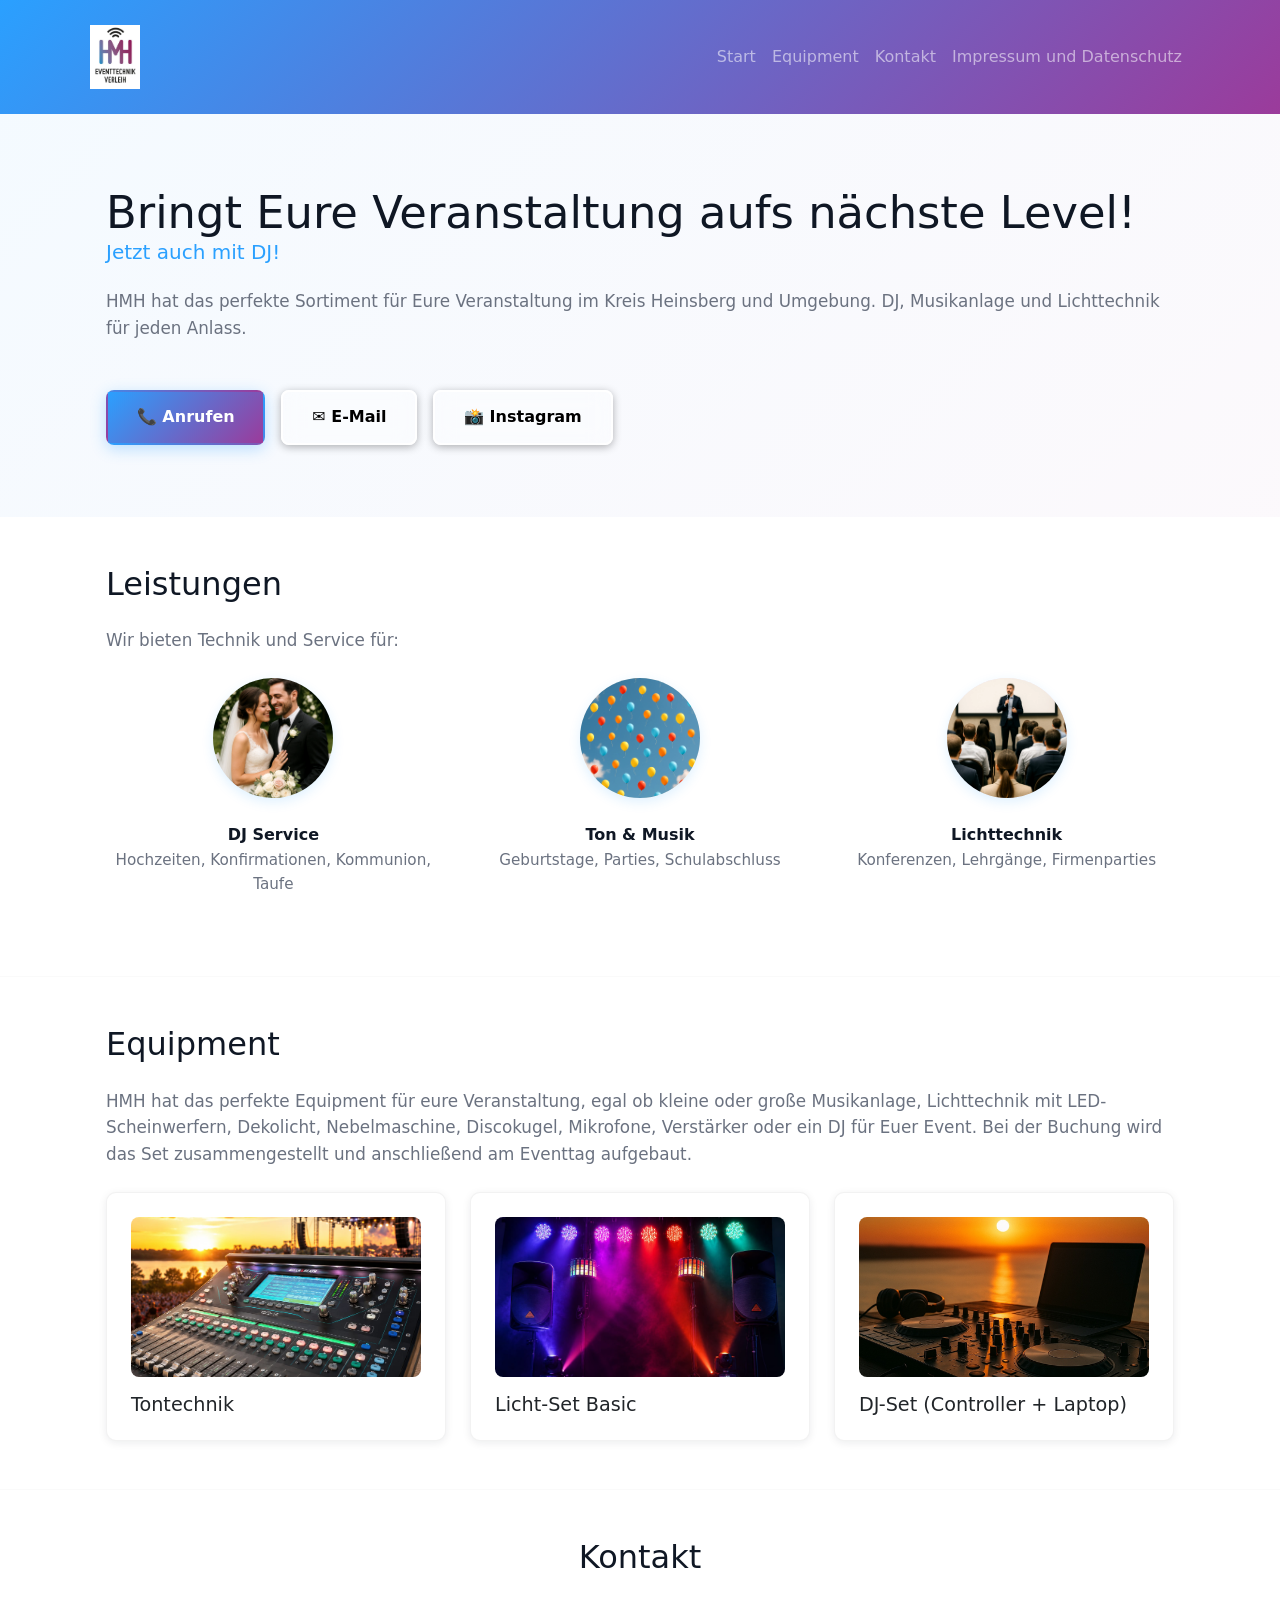
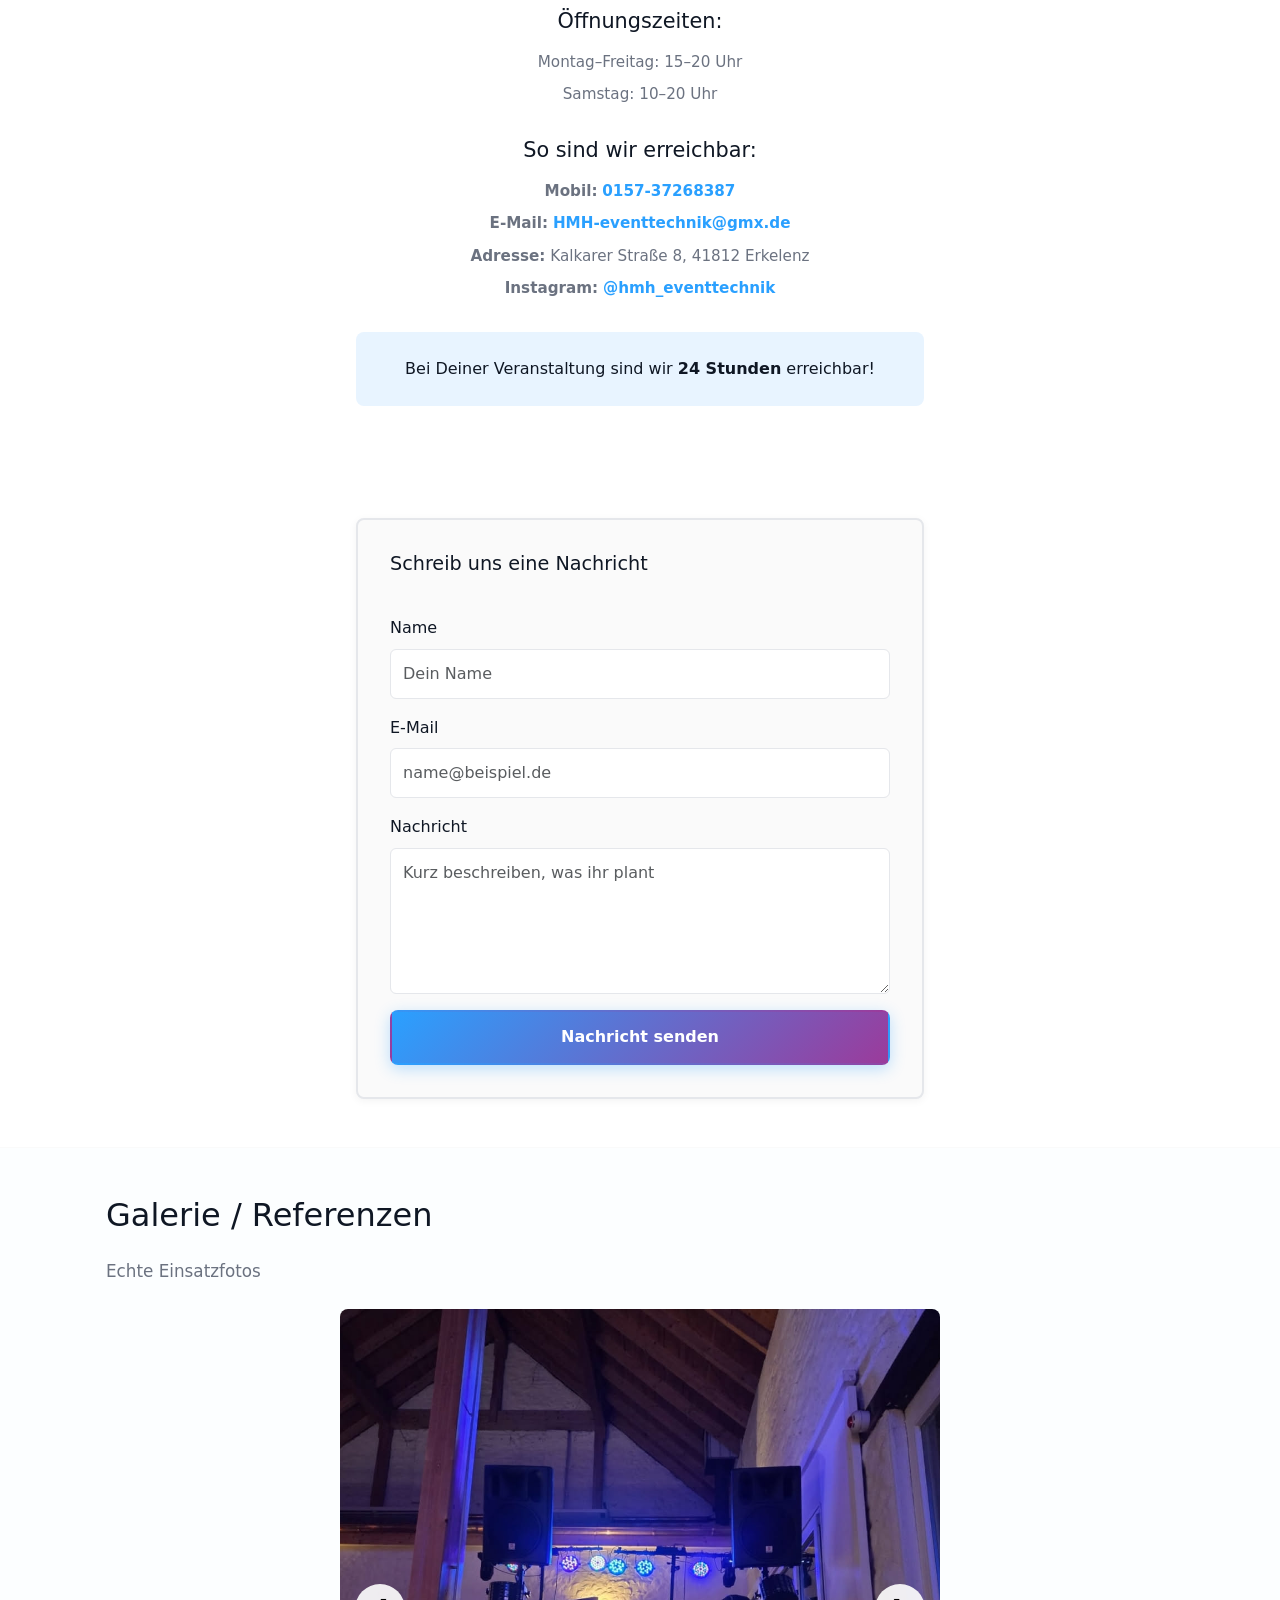
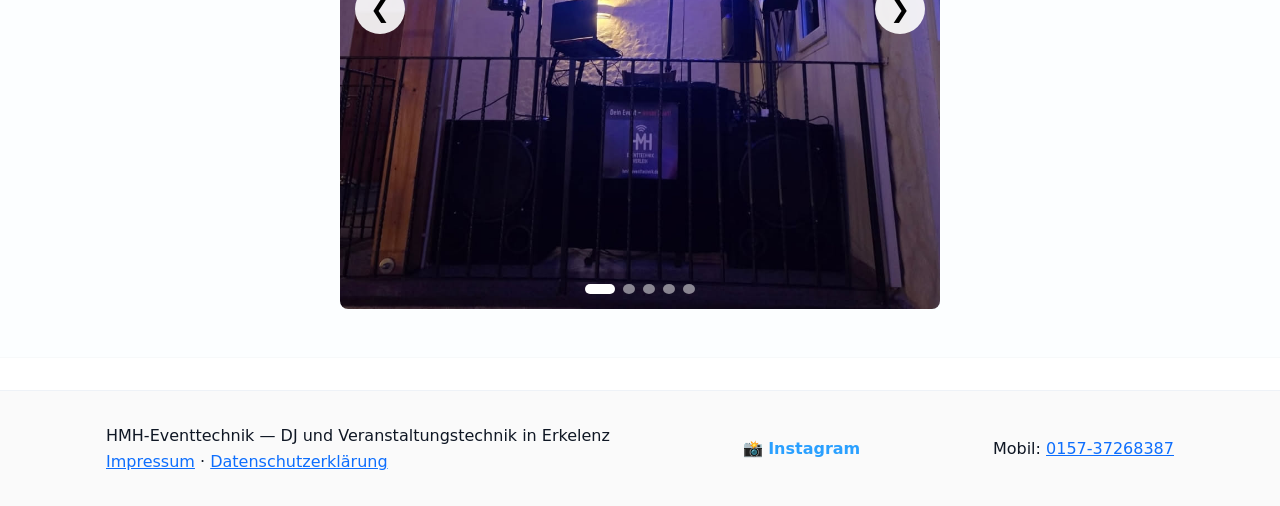
==== index.html @ 4451945c "Website modernization with modals, carousel gallery, and Formspree contact form" ====
<!doctype html>
<html lang="de">
<head>
  <meta charset="utf-8" />
  <meta name="viewport" content="width=device-width,initial-scale=1" />
  <meta name="description" content="HMH-Eventtechnik — DJ und Veranstaltungstechnik in Erkelenz und Kreis Heinsberg. Ton, Licht, Bühne, DJ-Equipment und mehr." />
  <title>HMH-Eventtechnik | DJ & Veranstaltungstechnik</title>
  <link rel="icon" href="assets/logo.png" />
  <!-- Bootstrap CSS -->
  <link href="https://cdn.jsdelivr.net/npm/bootstrap@5.3.2/dist/css/bootstrap.min.css" rel="stylesheet">
  <link rel="stylesheet" href="styles.css" />
</head>
<body>
  <header class="site-header">
    <nav class="navbar navbar-expand-lg navbar-dark">
      <div class="container header-inner">
        <a class="navbar-brand logo" href="index.html">
          <img src="assets/logo.png" alt="HMH Eventtechnik Logo" />
        </a>
        <button class="navbar-toggler" type="button" data-bs-toggle="collapse" data-bs-target="#main-nav" aria-controls="main-nav" aria-expanded="false" aria-label="Navigation öffnen">
          <span class="navbar-toggler-icon"></span>
        </button>
        <div class="collapse navbar-collapse" id="main-nav">
          <ul class="navbar-nav ms-auto mb-2 mb-lg-0">
            <li class="nav-item"><a class="nav-link" href="#start">Start</a></li>
            <li class="nav-item"><a class="nav-link" href="#material">Equipment</a></li>
            <li class="nav-item"><a class="nav-link" href="#kontakt">Kontakt</a></li>
            <li class="nav-item"><a class="nav-link" href="pages/impressum.html">Impressum und Datenschutz</a></li>
          </ul>
        </div>
      </div>
    </nav>
  </header>

  <main>
    <section id="start" class="hero">
      <div class="container hero-inner">
        <h1>Bringt Eure Veranstaltung aufs nächste Level!<small>Jetzt auch mit DJ!</small></h1>
        <p class="lead">HMH hat das perfekte Sortiment für Eure Veranstaltung im Kreis Heinsberg und Umgebung. DJ, Musikanlage und Lichttechnik für jeden Anlass.</p>
        <div class="hero-ctas">
          <a class="btn btn-primary" href="tel:+4915737268387">📞 Anrufen</a>
          <a class="btn btn-outline-light" href="mailto:hmh-eventtechnik@gmx.de">✉️ E-Mail</a>
          <a class="btn btn-outline-light" href="https://www.instagram.com/hmh_eventtechnik/" target="_blank" rel="noopener">📸 Instagram</a>
        </div>
      </div>
    </section>

    <section id="leistungen" class="section">
      <div class="container">
        <h2>Leistungen</h2>
        <p>Wir bieten Technik und Service für:</p>
        <ul class="services-list">
          <li>
            <div class="service-icon">
              <img src="assets/Hochzeit.jpeg" alt="DJ Service">
            </div>
            <strong>DJ Service</strong>
            <p style="color:var(--muted);font-size:0.95rem">Hochzeiten, Konfirmationen, Kommunion, Taufe</p>
          </li>
          <li>
            <div class="service-icon">
              <img src="assets/Geburtstage.jpeg" alt="Ton & Musik">
            </div>
            <strong>Ton & Musik</strong>
            <p style="color:var(--muted);font-size:0.95rem">Geburtstage, Parties, Schulabschluss</p>
          </li>
          <li>
            <div class="service-icon">
              <img src="assets/Konferenzen.jpeg" alt="Lichttechnik">
            </div>
            <strong>Lichttechnik</strong>
            <p style="color:var(--muted);font-size:0.95rem">Konferenzen, Lehrgänge, Firmenparties</p>
          </li>
        </ul>
      </div>
    </section>

    <section id="material" class="section">
      <div class="container">
        <h2>Equipment</h2>
        <p>HMH hat das perfekte Equipment für eure Veranstaltung, egal ob kleine oder große Musikanlage, Lichttechnik mit LED-Scheinwerfern, Dekolicht, Nebelmaschine, Discokugel, Mikrofone, Verstärker oder ein DJ für Euer Event. Bei der Buchung wird das Set zusammengestellt und anschließend am Eventtag aufgebaut.</p>
        <div id="material-list" class="grid"></div>
      </div>
    </section>

    

    <section id="kontakt" class="section contact">
      <div class="container contact-container">
        <div class="contact-center">
          <h2>Kontakt</h2>
          
          <div class="contact-section">
            <h3>Öffnungszeiten:</h3>
            <p>Montag–Freitag: 15–20 Uhr</p>
            <p>Samstag: 10–20 Uhr</p>
          </div>

          <div class="contact-section">
            <h3>So sind wir erreichbar:</h3>
            <p><strong>Mobil:</strong> <a href="tel:+4915737268387">0157-37268387</a></p>
            <p><strong>E-Mail:</strong> <a href="mailto:hmh-eventtechnik@gmx.de">HMH-eventtechnik@gmx.de</a></p>
            <p><strong>Adresse:</strong> Kalkarer Straße 8, 41812 Erkelenz</p>
            <p><strong>Instagram:</strong> <a href="https://www.instagram.com/hmh_eventtechnik/" target="_blank" rel="noopener">@hmh_eventtechnik</a></p>
          </div>

          <p class="contact-highlight">Bei Deiner Veranstaltung sind wir <strong>24 Stunden</strong> erreichbar!</p>
        </div>

        <form class="contact-form" action="https://formspree.io/f/xjgzbvlk" method="POST">
          <h3>Schreib uns eine Nachricht</h3>
          <div class="form-group">
            <label for="name" class="form-label">Name</label>
            <input id="name" name="name" class="form-control" placeholder="Dein Name" required />
          </div>
          <div class="form-group">
            <label for="email" class="form-label">E-Mail</label>
            <input id="email" name="email" type="email" class="form-control" placeholder="name@beispiel.de" required />
          </div>
          <div class="form-group">
            <label for="message" class="form-label">Nachricht</label>
            <textarea id="message" name="message" rows="5" class="form-control" placeholder="Kurz beschreiben, was ihr plant" required></textarea>
          </div>
          <button class="btn btn-primary" type="submit">Nachricht senden</button>
        </form>
      </div>
    </section>
    <section id="galerie" class="section gallery">
      <div class="container">
        <h2>Galerie / Referenzen</h2>
        <p>Echte Einsatzfotos</p>
        <div id="gallery-grid" class="gallery-grid" aria-live="polite">
          <p class="muted">Bilder werden geladen…</p>
        </div>
      </div>
    </section>
  </main>

  <footer class="site-footer">
    <div class="container footer-inner">
      <div>
        <p>HMH-Eventtechnik — DJ und Veranstaltungstechnik in Erkelenz</p>
        <p><a href="pages/impressum.html">Impressum</a> · <a href="pages/datenschutz.html">Datenschutzerklärung</a></p>
      </div>
      <div class="footer-social">
        <a href="https://www.instagram.com/hmh_eventtechnik/" target="_blank" rel="noopener" aria-label="Instagram">📸 Instagram</a>
      </div>
      <div class="footer-right">
        <p>Mobil: <a href="tel:+4915737268387">0157-37268387</a></p>
      </div>
    </div>
  </footer>

  <!-- Bootstrap JS bundle -->
  <script src="https://cdn.jsdelivr.net/npm/bootstrap@5.3.2/dist/js/bootstrap.bundle.min.js"></script>
  <script src="script.js"></script>
</body>
</html>
---- styles.css ----
:root{
  --bg:#ffffff;
  --text:#0f1724;
  --muted:#6b7280;
  --accent-start:#2aa0ff;
  --accent-end:#9b3b9b;
  --accent-light:#e8f4ff;
  --max-width:1100px;
  --container-padding:1rem;
  --radius:10px;
}
*{box-sizing:border-box}
body{font-family:Inter,system-ui,Segoe UI,Roboto,Arial,sans-serif;background:var(--bg);color:var(--text);line-height:1.6;margin:0}
.container{max-width:var(--max-width);margin:0 auto;padding:0 var(--container-padding)}
.site-header{background:linear-gradient(135deg,var(--accent-start) 0%,var(--accent-end) 100%);color:white}
.site-header{background:linear-gradient(135deg,var(--accent-start) 0%,var(--accent-end) 100%);color:white;position:sticky;top:0;z-index:60;transition:box-shadow .18s ease,padding .18s ease}
.header-inner{display:flex;align-items:center;justify-content:space-between;padding:.75rem 0;transition:padding .2s ease}
.logo img{height:auto;max-height:64px;width:auto;display:block;transition:max-height .2s ease}
.nav-toggle{background:transparent;border:0;color:white;font-size:1.6rem;display:inline-flex;align-items:center;gap:.5rem;padding:.25rem .5rem;border-radius:8px}
.nav-toggle:focus{outline:2px solid rgba(255,255,255,0.2)}
.main-nav{position:relative}
.main-nav ul{list-style:none;margin:0;padding:0;display:flex;gap:1rem;align-items:center}
.main-nav a{color:white;text-decoration:none;font-weight:600;padding:.35rem .5rem;border-radius:6px;transition:all .2s ease}
.main-nav a:hover{background:rgba(255,255,255,0.15);transform:translateY(-1px)}

/* mobile navigation: integrated (pushes content down) */
.main-nav{max-height:0;overflow:hidden;transition:max-height .28s ease,padding .18s ease}
.main-nav.open{max-height:420px;padding-bottom:.6rem}
.main-nav ul{display:flex;flex-direction:column;gap:.5rem;padding-top:.25rem}
.main-nav a{display:block}

@keyframes nav-drop{from{transform:translateY(-6px);opacity:0}to{transform:translateY(0);opacity:1}}

/* desktop overrides */
@media(min-width:700px){
  .main-nav{max-height:none;overflow:visible;padding:0}
  .main-nav ul{display:flex;flex-direction:row;gap:1rem;padding:0}
}

.hero{padding:4.5rem 0;background:linear-gradient(135deg,rgba(42,160,255,0.05) 0%,rgba(155,59,155,0.03) 100%)}
.hero-inner{display:flex;flex-direction:column;gap:1.5rem}
.hero h1{font-size:2rem;margin:0;line-height:1.2}
.hero h1 small{display:block;font-size:1.25rem;font-weight:500;color:var(--accent-start)}
.lead{color:var(--muted);font-size:1.05rem}
.hero-ctas{display:flex;flex-wrap:wrap;gap:1rem;margin-top:.5rem}
.btn{padding:.85rem 1.8rem;border-radius:8px;text-decoration:none;display:inline-flex;align-items:center;justify-content:center;font-weight:600;transition:all .2s ease;border:2px solid transparent;cursor:pointer}
.btn-primary{background:linear-gradient(135deg,var(--accent-start),var(--accent-end));color:white;box-shadow:0 4px 15px rgba(42,160,255,0.3)}
.btn-primary:hover{transform:translateY(-2px);box-shadow:0 6px 25px rgba(42,160,255,0.4)}
.btn-outline-light{background:rgba(255,255,255,0.35);border:2px solid white;color:#000;backdrop-filter:blur(10px);box-shadow:0 2px 8px rgba(0,0,0,0.3);font-weight:700;text-shadow:0 1px 2px rgba(255,255,255,0.3)}
.btn-outline-light:hover{background:rgba(255,255,255,0.45);transform:translateY(-2px);box-shadow:0 6px 18px rgba(0,0,0,0.35)}
.btn-ghost{background:transparent;border:1px solid rgba(0,0,0,0.08);color:var(--text)}

.section{padding:3rem 0;border-bottom:1px solid rgba(0,0,0,0.02)}
h2{margin:0 0 1.5rem 0;font-size:2rem;color:var(--text)}
.section > .container > p:first-of-type{color:var(--muted);font-size:1.05rem;margin-bottom:1.5rem}
.services-list{display:grid;grid-template-columns:1fr;gap:2rem;padding-left:0;list-style:none}
.services-list li{display:flex;flex-direction:column;align-items:center;text-align:center;padding:0}
.service-icon{width:120px;height:120px;border-radius:50%;display:flex;align-items:center;justify-content:center;margin-bottom:1.5rem;transition:all .3s ease;box-shadow:0 4px 12px rgba(42,160,255,0.15);overflow:hidden;background:rgba(42,160,255,0.1)}
.service-icon img{width:100%;height:100%;object-fit:cover;filter:brightness(1.1) contrast(1.05)}
.service-icon svg{width:70%;height:70%;object-fit:contain;filter:drop-shadow(0 2px 4px rgba(0,0,0,0.1))}
.services-list li:nth-child(1) .service-icon{background:rgba(42,160,255,0.12)}
.services-list li:nth-child(2) .service-icon{background:rgba(255,165,0,0.12)}
.services-list li:nth-child(3) .service-icon{background:rgba(155,59,155,0.12)}
.services-list li:hover .service-icon{transform:scale(1.1);box-shadow:0 8px 20px rgba(42,160,255,0.25)}
.services-list li:nth-child(1):hover .service-icon{background:rgba(42,160,255,0.18)}
.services-list li:nth-child(2):hover .service-icon{background:rgba(255,165,0,0.18)}
.services-list li:nth-child(3):hover .service-icon{background:rgba(155,59,155,0.18)}

.grid{display:grid;grid-template-columns:1fr;gap:1.5rem;margin-top:1.5rem}
.card{border-radius:var(--radius);padding:1.5rem;background:white;box-shadow:0 2px 8px rgba(16,24,40,0.08);display:flex;flex-direction:column;gap:1rem;transition:all .3s ease;border:1px solid rgba(0,0,0,0.05)}
.card:hover{transform:translateY(-4px);box-shadow:0 12px 32px rgba(16,24,40,0.15)}
.card-equipment{cursor:pointer}
.card-equipment:hover{border-color:var(--accent-start);box-shadow:0 8px 24px rgba(42,160,255,0.2)}
.card-equipment .card-body{padding:0}
.card h3{margin:0;font-size:1.2rem}
.meta{color:var(--muted);font-size:.9rem}
.card-img{width:100%;height:160px;object-fit:cover;border-radius:8px;background:#f3f4f6}

/* Gallery Styles */
.gallery{background:rgba(42,160,255,0.01)}
.gallery-carousel{display:flex;justify-content:center;margin-top:1.5rem}

.carousel-container{position:relative;width:100%;max-width:600px;aspect-ratio:1;background:#f3f4f6;border-radius:8px;overflow:hidden}
.carousel-image{width:100%;height:100%;object-fit:cover;cursor:pointer;transition:transform .2s ease}
.carousel-image:hover{transform:scale(1.02)}
.carousel-btn{position:absolute;top:50%;transform:translateY(-50%);background:rgba(255,255,255,0.9);border:0;width:50px;height:50px;border-radius:50%;font-size:1.5rem;cursor:pointer;transition:all .2s ease;display:flex;align-items:center;justify-content:center;z-index:10}
.carousel-btn:hover{background:white;transform:translateY(-50%) scale(1.1)}
.carousel-prev{left:15px}
.carousel-next{right:15px}
.carousel-dots{position:absolute;bottom:15px;left:50%;transform:translateX(-50%);display:flex;gap:0.5rem;z-index:10}
.carousel-dot{width:10px;height:10px;border-radius:50%;background:rgba(255,255,255,0.5);border:0;cursor:pointer;transition:all .2s ease}
.carousel-dot.active{background:white;width:30px;border-radius:5px}

/* gallery modal */
.lightbox{position:fixed;inset:0;display:flex;align-items:center;justify-content:center;background:rgba(2,6,23,0.85);z-index:9999;opacity:0;visibility:hidden;transition:opacity .2s ease,visibility .2s;padding:2rem}
.lightbox.open{opacity:1;visibility:visible}
.lightbox img{max-width:94%;max-height:86%;border-radius:8px;box-shadow:0 10px 40px rgba(2,6,23,0.8);transform:scale(.95);transition:transform .2s ease}
.lightbox.open img{transform:scale(1)}
.lightbox .close{position:absolute;top:18px;right:18px;color:white;background:rgba(0,0,0,0.3);border:0;font-size:2.5rem;width:50px;height:50px;border-radius:50%;display:flex;align-items:center;justify-content:center;cursor:pointer;transition:all .2s ease}
.lightbox .close:hover{background:rgba(0,0,0,0.5);transform:scale(1.1)}
.gallery-grid img{cursor:pointer}

.contact-form{display:flex;flex-direction:column;gap:1rem;max-width:520px;padding:2rem;background:white;border:2px solid #e5e7eb;border-radius:8px;box-shadow:0 2px 8px rgba(0,0,0,0.05)}
.contact-form input,.contact-form textarea{padding:.75rem;border:1px solid #e5e7eb;border-radius:6px;font-size:1rem;transition:all .2s ease}
.contact-form input:focus,.contact-form textarea:focus{outline:none;border-color:var(--accent-start);box-shadow:0 0 0 3px rgba(42,160,255,0.1)}

.contact-wrapper{display:grid;grid-template-columns:1fr;gap:3rem;align-items:start}
.contact-info{order:1}
.contact-form{order:2;max-width:100%}
.contact-logo{order:3;display:none;align-items:center;justify-content:center;padding:2rem}

.site-footer{border-top:1px solid #eef2f7;padding:2rem 0;background:#fafafa;margin-top:2rem}
.footer-inner{display:flex;justify-content:space-between;align-items:center;gap:1rem;flex-wrap:wrap}
.footer-inner p{margin:0}
.footer-social{display:flex;gap:1rem;align-items:center}
.footer-social a{color:var(--accent-start);text-decoration:none;font-weight:600;transition:all .2s ease;display:inline-flex;align-items:center;gap:0.5rem}
.footer-social a:hover{color:var(--accent-end);transform:scale(1.1)}

@media(min-width:700px){
  .hero h1{font-size:2.8rem}
  .grid{grid-template-columns:repeat(2,1fr)}
  .gallery-grid{grid-template-columns:repeat(3, 1fr)}
  .services-list{grid-template-columns:repeat(3,1fr)}
  .contact-wrapper{grid-template-columns:1fr 1fr;gap:4rem}
  .contact-info{order:1}
  .contact-form{order:2}
  .contact-logo{order:3;grid-column:2;display:flex}
}
/* compact header when scrolling */
.site-header.scrolled{box-shadow:0 6px 20px rgba(16,24,40,0.12);}
.site-header.scrolled .header-inner{padding:.45rem 0}

/* Equipment Modal */
.equipment-modal{position:fixed;inset:0;display:flex;align-items:center;justify-content:center;background:rgba(2,6,23,0.85);z-index:9999;opacity:0;visibility:hidden;transition:opacity .2s ease,visibility .2s;padding:1rem}
.equipment-modal.open{opacity:1;visibility:visible}
.equipment-modal-content{background:white;border-radius:12px;max-width:900px;width:100%;max-height:90vh;overflow-y:auto;box-shadow:0 20px 60px rgba(0,0,0,0.3);display:grid;grid-template-columns:1fr;position:relative}
.equipment-modal-close{position:absolute;top:20px;right:20px;background:rgba(0,0,0,0.1);border:0;font-size:2.5rem;width:50px;height:50px;border-radius:50%;cursor:pointer;color:var(--text);transition:all .2s ease;z-index:10}
.equipment-modal-close:hover{background:rgba(0,0,0,0.2);transform:scale(1.1)}
.equipment-modal-body{display:grid;grid-template-columns:1fr;gap:2rem;padding:2rem}
.equipment-images{position:relative;width:100%;aspect-ratio:1;border-radius:8px;overflow:hidden;background:#f3f4f6}
.equipment-modal-img{width:100%;height:100%;object-fit:cover}
.equipment-nav{position:absolute;top:50%;transform:translateY(-50%);background:rgba(255,255,255,0.9);border:0;width:50px;height:50px;border-radius:50%;font-size:1.5rem;cursor:pointer;transition:all .2s ease;display:flex;align-items:center;justify-content:center}
.equipment-nav:hover{background:white;transform:translateY(-50%) scale(1.1)}
.equipment-prev{left:15px}
.equipment-next{right:15px}
.equipment-dots{position:absolute;bottom:15px;left:50%;transform:translateX(-50%);display:flex;gap:0.5rem}
.equipment-dot{width:10px;height:10px;border-radius:50%;background:rgba(255,255,255,0.5);border:0;cursor:pointer;transition:all .2s ease}
.equipment-dot.active{background:white;width:30px;border-radius:5px}
.equipment-info h2{margin:0 0 1rem 0;color:var(--text);font-size:1.8rem}
.equipment-info p{color:var(--muted);margin:0.5rem 0;line-height:1.6}
.equipment-description{font-size:1.05rem;color:var(--text);font-weight:500;margin:0 0 1.5rem 0}
.equipment-details{display:flex;flex-direction:column;gap:1rem}
.equipment-category{color:var(--accent-start);font-weight:600;margin:0}
.equipment-tech{border-top:1px solid #eef2f7;padding-top:1rem}
.equipment-tech p{margin:0.5rem 0;color:var(--text);font-size:0.95rem}
.equipment-availability{color:var(--accent-start);font-weight:600;margin:0}

@media(min-width:700px){
  .equipment-modal-body{grid-template-columns:1fr 1fr;gap:3rem;padding:3rem}
  .equipment-images{aspect-ratio:auto;min-height:400px}
}

@media(min-width:1000px){
  .grid{grid-template-columns:repeat(3,1fr)}
  .gallery-grid{grid-template-columns:repeat(4, 1fr)}
}

/* small utilities */
.muted{color:var(--muted)}

/* Additional animations and refinements */
@keyframes slideUp{from{opacity:0;transform:translateY(20px)}to{opacity:1;transform:translateY(0)}}
.section{animation:slideUp .4s ease}

/* Keyboard navigation for lightbox */
.lightbox img:focus{outline:2px solid white;outline-offset:2px}

/* Contact Section Redesign */
.contact-container{display:grid;grid-template-columns:1fr;gap:3rem;max-width:600px;margin:0 auto}
.contact-center{text-align:center;width:100%}
.contact-center h2{margin:0 0 2rem 0;font-size:2rem}
.contact-section{margin-bottom:2rem}
.contact-section h3{font-size:1.3rem;margin:0 0 1rem 0;color:var(--text)}
.contact-section p{color:var(--muted);margin:0.5rem 0;font-size:0.95rem}
.contact-section p a{color:var(--accent-start);text-decoration:none;font-weight:600;transition:all .2s ease}
.contact-section p a:hover{color:var(--accent-end);text-decoration:underline}
.contact-highlight{background:var(--accent-light);padding:1.5rem;border-radius:8px;color:var(--text);font-size:1rem;margin-top:2rem}

.contact-form{margin-top:3rem;padding:2rem;border:2px solid #e5e7eb;border-radius:8px;background:#fafafa}
.contact-form h3{font-size:1.2rem;margin:0 0 1.5rem 0;color:var(--text)}

/* Lightbox Navigation */
.lightbox img{position:relative}
.lightbox-nav{position:absolute;top:50%;transform:translateY(-50%);background:rgba(255,255,255,0.9);border:0;width:50px;height:50px;border-radius:50%;font-size:1.5rem;cursor:pointer;transition:all .2s ease;display:flex;align-items:center;justify-content:center;z-index:11}
.lightbox-nav:hover{background:white;transform:translateY(-50%) scale(1.1)}
.lightbox-prev{left:15px}
.lightbox-next{right:15px}
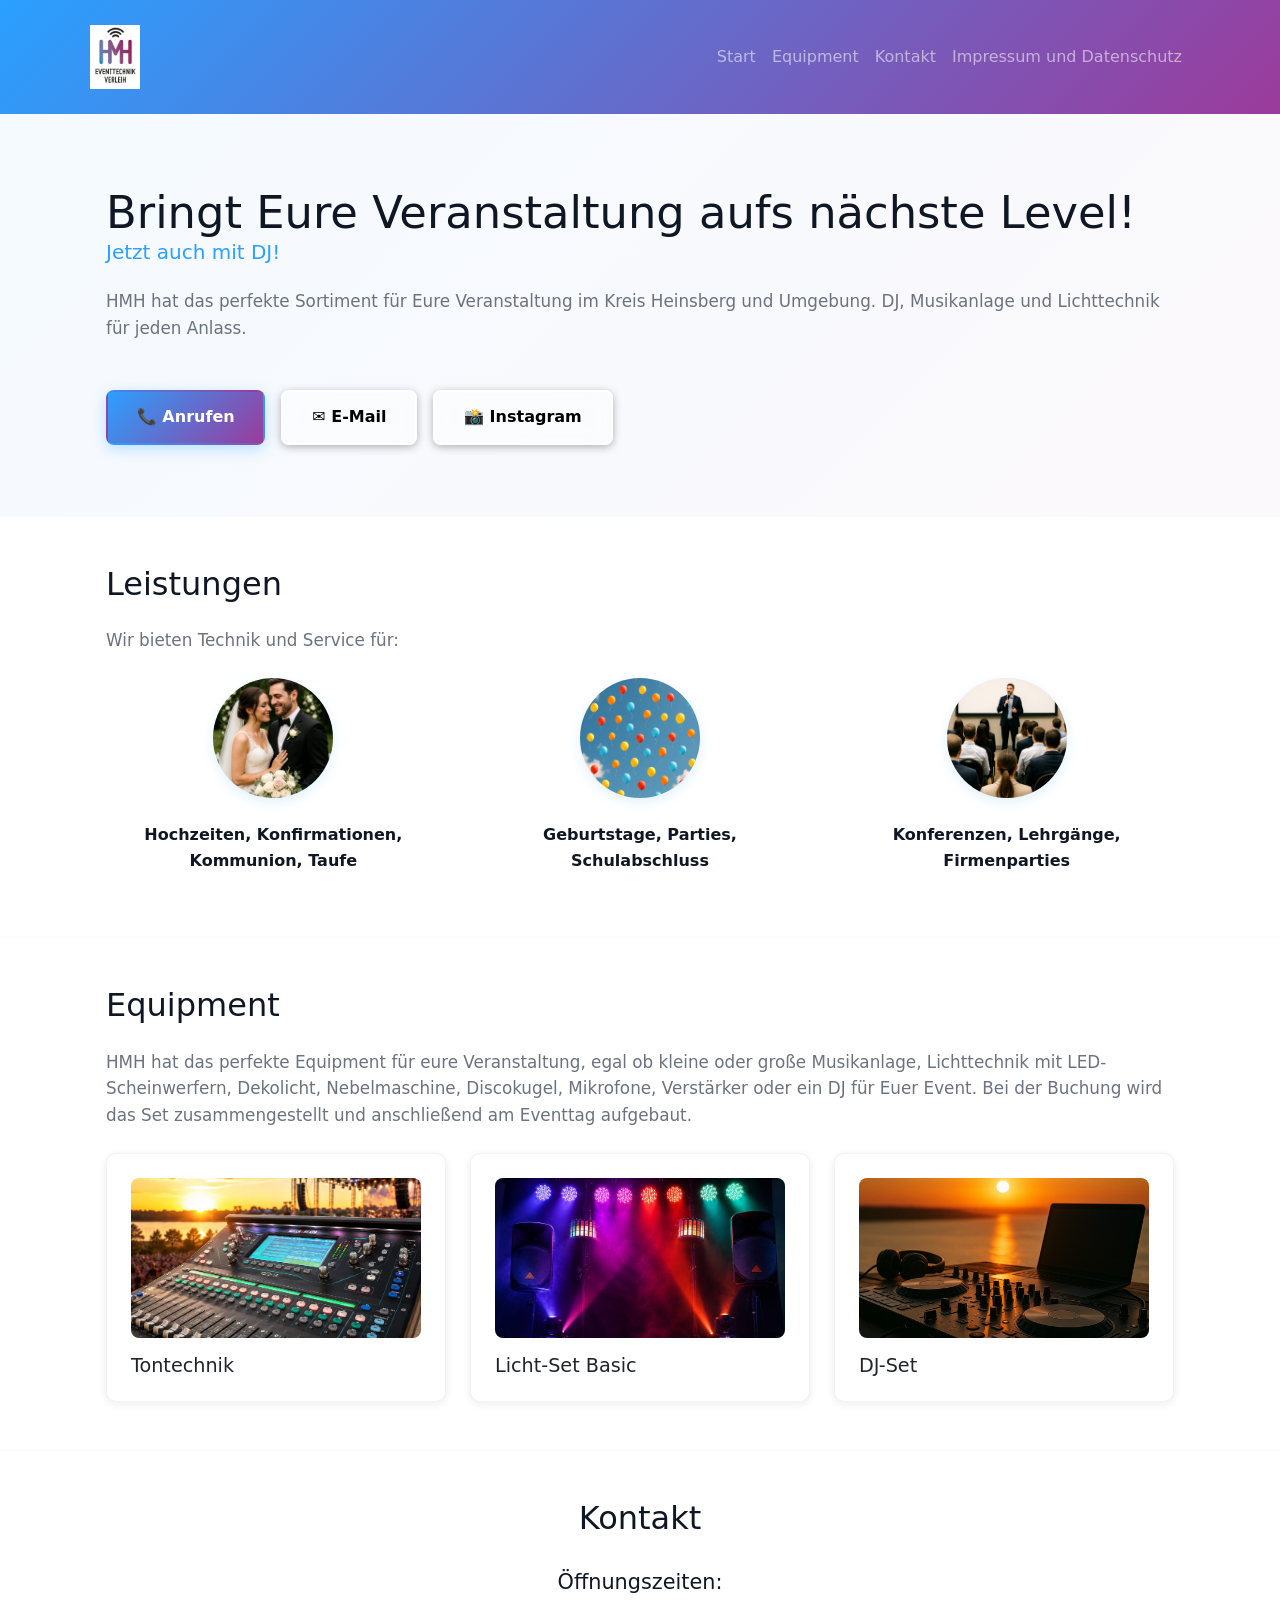
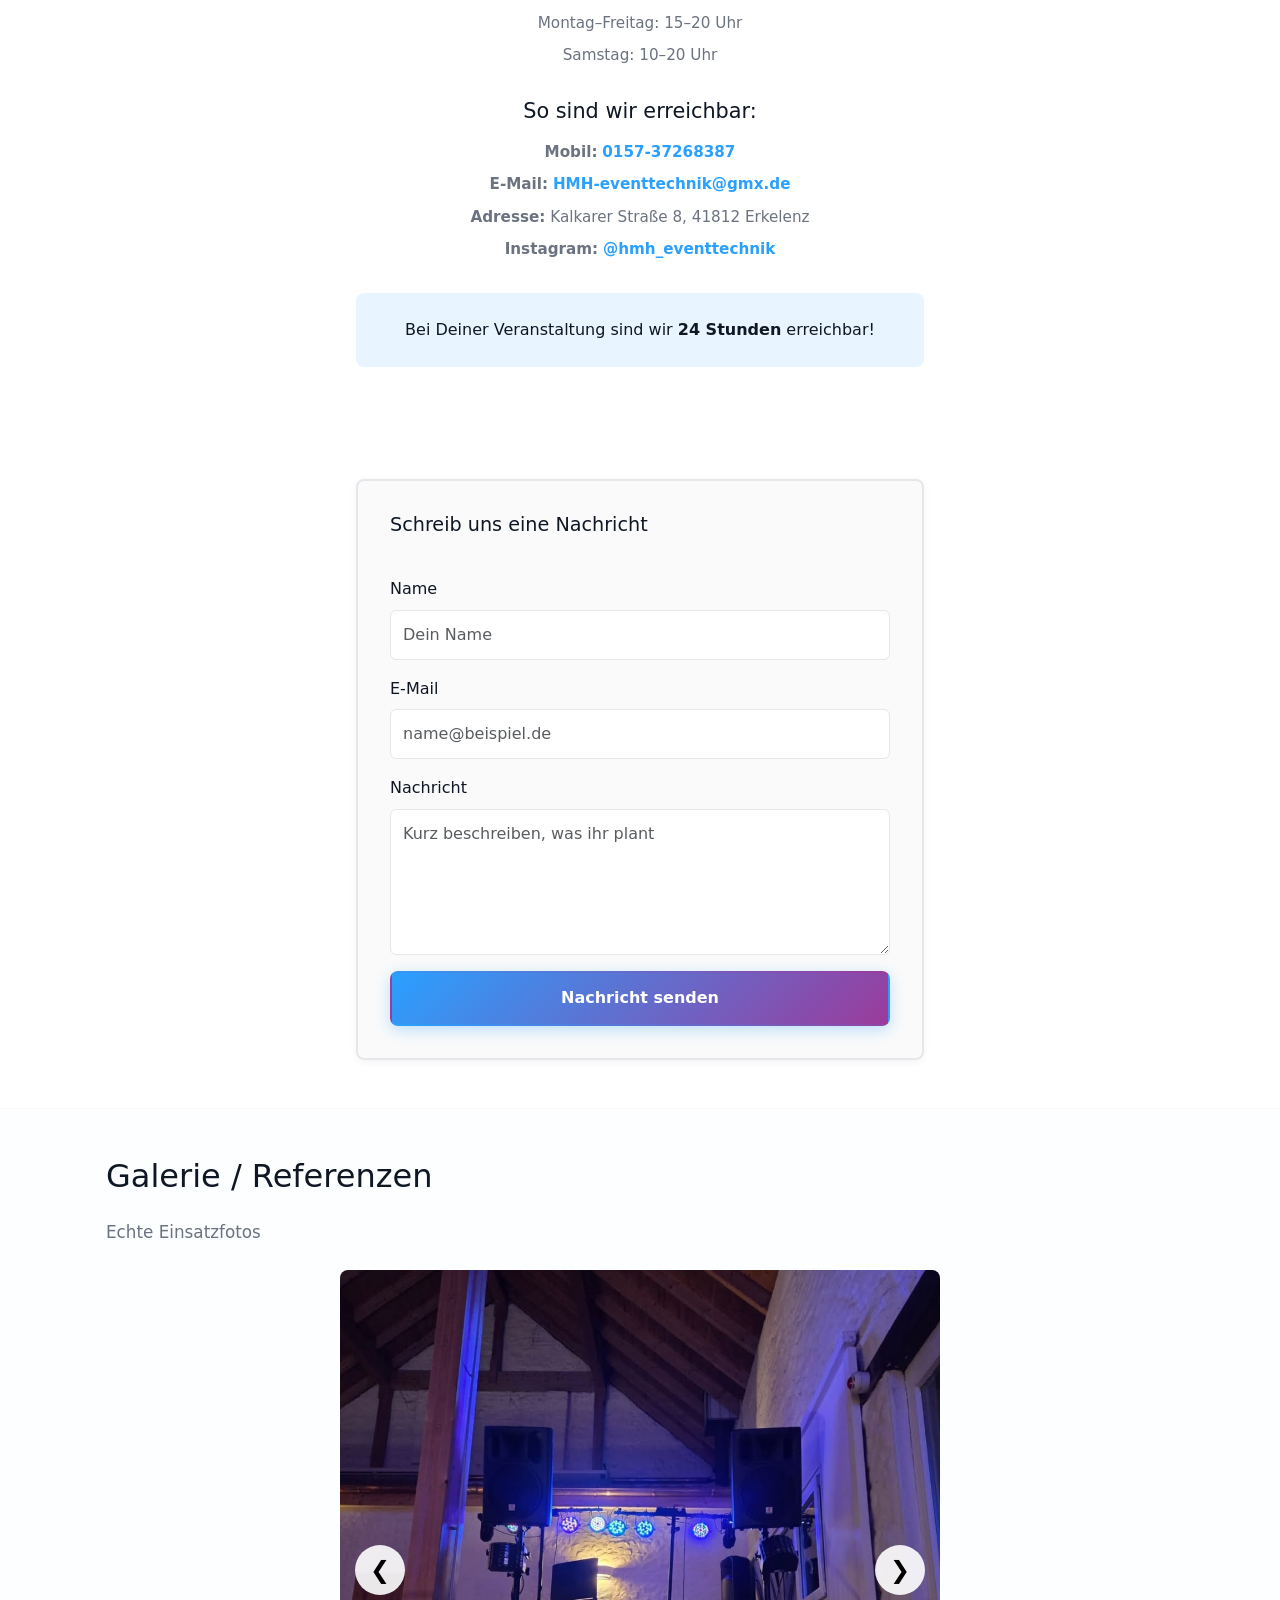
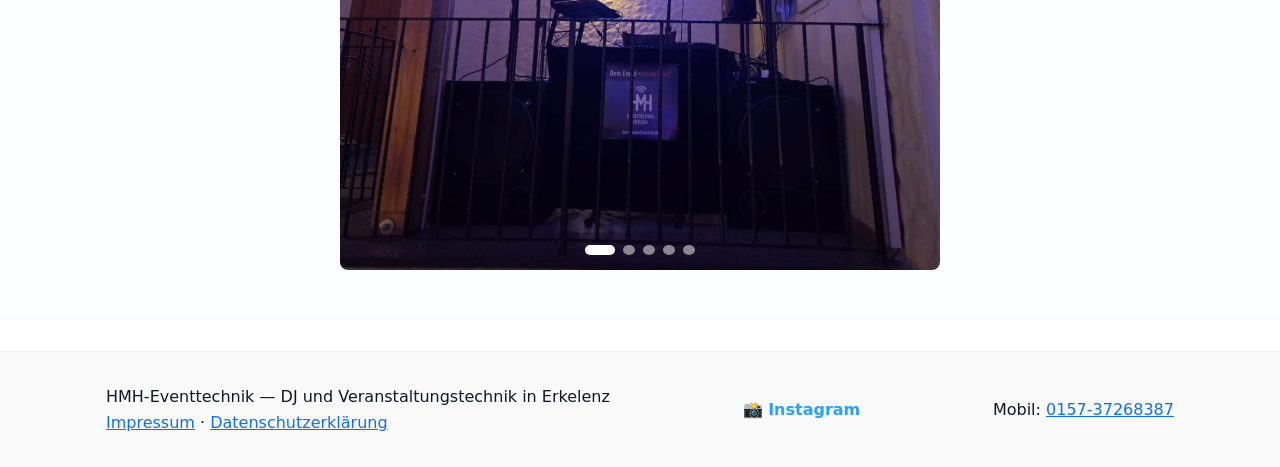
==== commit 3d05a51f: "Text corretion" ====
--- a/index.html
+++ b/index.html
@@ -54,22 +54,19 @@
             <div class="service-icon">
               <img src="assets/Hochzeit.jpeg" alt="DJ Service">
             </div>
-            <strong>DJ Service</strong>
-            <p style="color:var(--muted);font-size:0.95rem">Hochzeiten, Konfirmationen, Kommunion, Taufe</p>
+            <strong>Hochzeiten, Konfirmationen, Kommunion, Taufe</strong>
           </li>
           <li>
             <div class="service-icon">
               <img src="assets/Geburtstage.jpeg" alt="Ton & Musik">
             </div>
-            <strong>Ton & Musik</strong>
-            <p style="color:var(--muted);font-size:0.95rem">Geburtstage, Parties, Schulabschluss</p>
+            <strong>Geburtstage, Parties, Schulabschluss</strong>
           </li>
           <li>
             <div class="service-icon">
               <img src="assets/Konferenzen.jpeg" alt="Lichttechnik">
             </div>
-            <strong>Lichttechnik</strong>
-            <p style="color:var(--muted);font-size:0.95rem">Konferenzen, Lehrgänge, Firmenparties</p>
+            <strong>Konferenzen, Lehrgänge, Firmenparties</strong>
           </li>
         </ul>
       </div>
